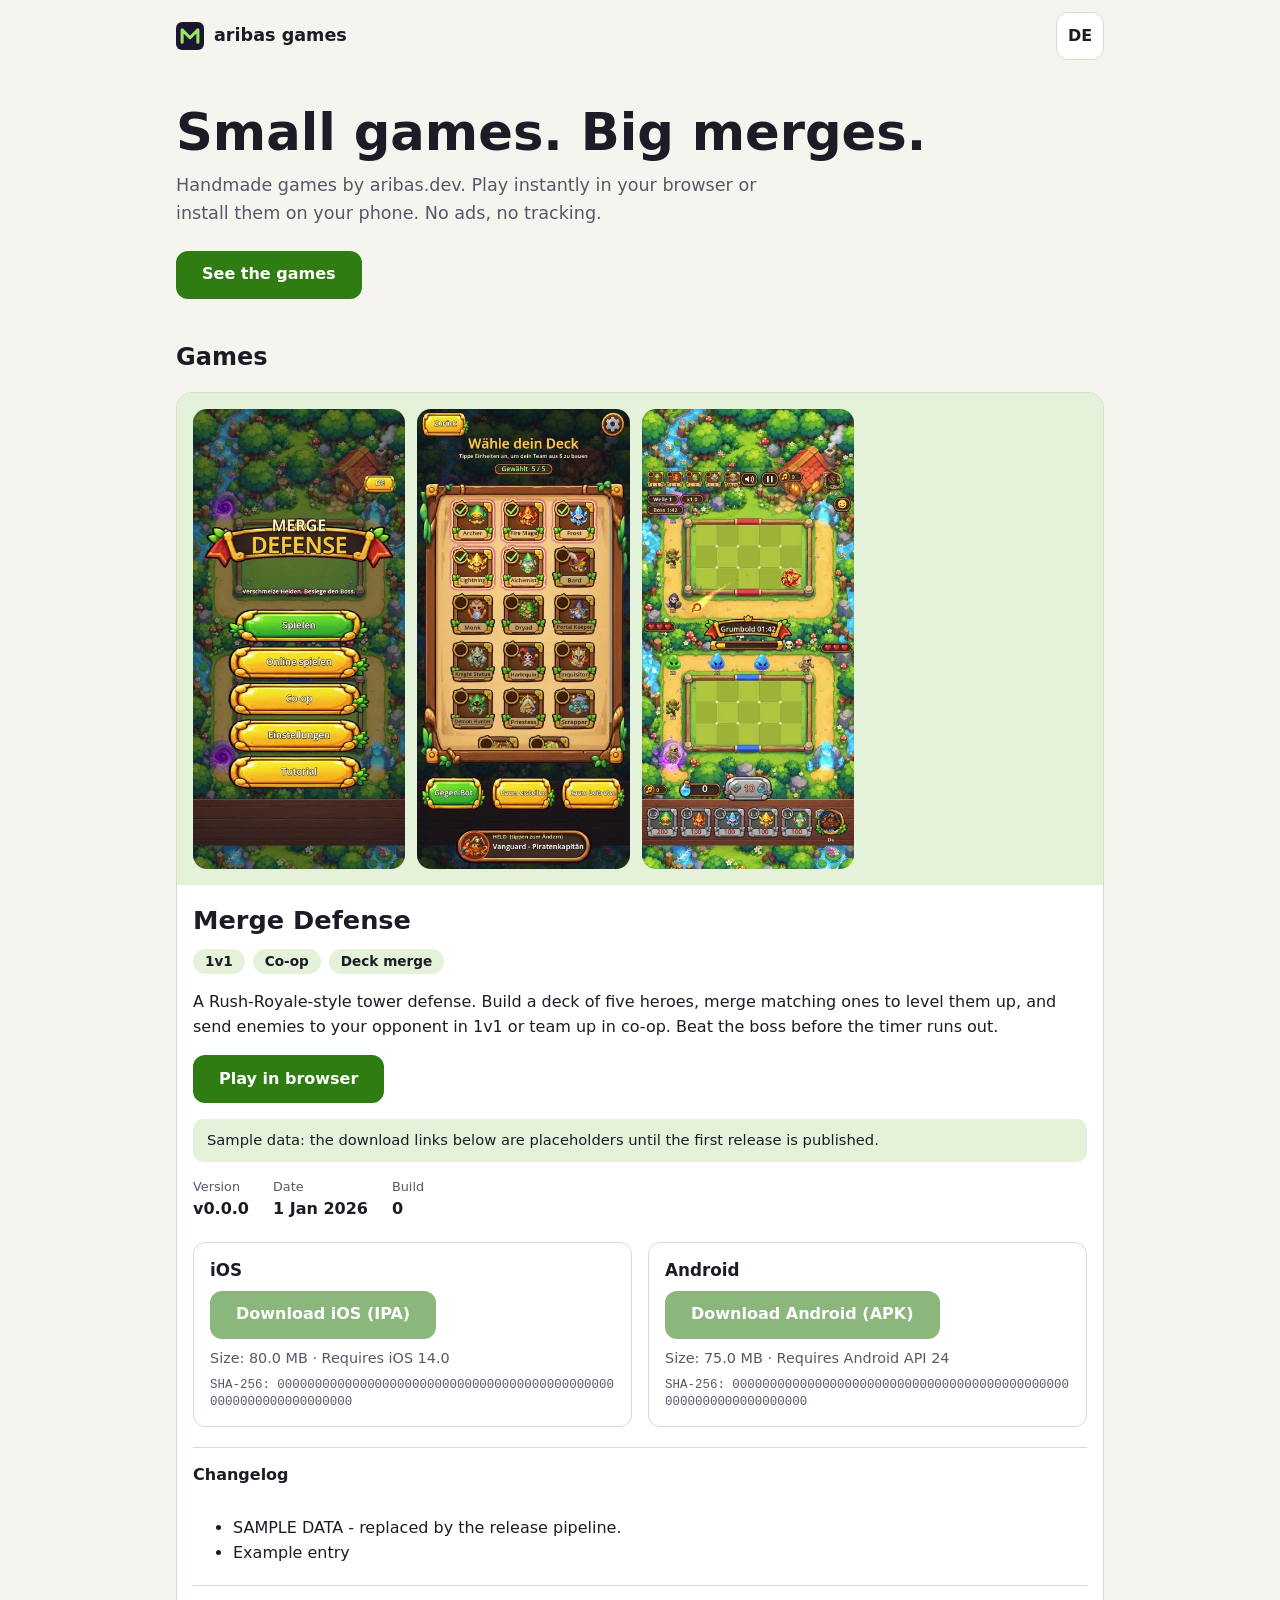
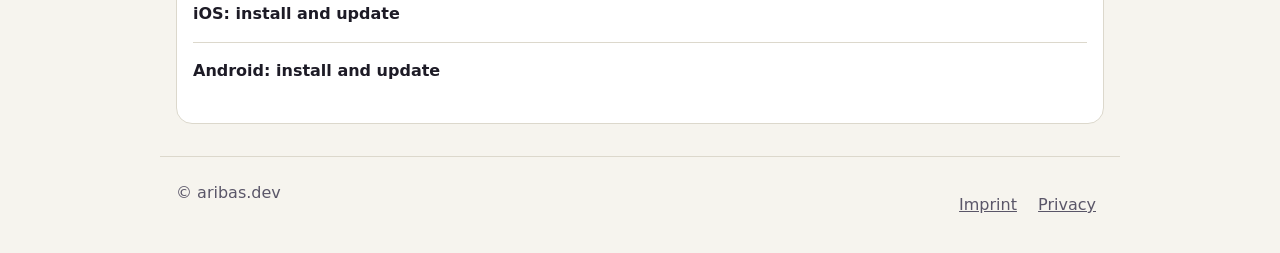
==== index.html @ 4e45b1f2 "feat: static games portfolio (Merge Defense), nginx Dockerfile, sample latest.json and altstore.json" ====
<!doctype html>
<html lang="en">
<head>
<meta charset="utf-8">
<meta name="viewport" content="width=device-width, initial-scale=1">
<title>aribas games</title>
<meta name="description" content="Small games by aribas.dev. Play Merge Defense in the browser or install it on iOS and Android.">
<meta name="color-scheme" content="dark light">
<meta property="og:title" content="aribas games">
<meta property="og:description" content="Merge Defense - tower defense with 1v1, co-op and deck merging.">
<meta property="og:image" content="https://g.aribas.dev/assets/md-cover.webp">
<link rel="icon" href="/favicon.svg" type="image/svg+xml">
<link rel="stylesheet" href="/style.css">
</head>
<body>
<a class="skip" href="#games" data-i18n="skip">Skip to games</a>
<header class="top">
  <a class="brand" href="/" aria-label="aribas games"><img src="/favicon.svg" alt="" width="28" height="28"> aribas games</a>
  <button type="button" class="lang" id="lang" aria-label="Language / Sprache">DE</button>
</header>

<main>
  <section class="hero">
    <h1 data-i18n="hero_title">Small games. Big merges.</h1>
    <p class="lead" data-i18n="hero_lead">Handmade games by aribas.dev. Play instantly in your browser or install them on your phone. No ads, no tracking.</p>
    <a class="btn primary" href="#merge-defense" data-i18n="hero_cta">See the games</a>
  </section>

  <section id="games" aria-labelledby="games-h">
    <h2 id="games-h" data-i18n="games_h">Games</h2>

    <article class="card" id="merge-defense" data-game="merge-defense" aria-labelledby="md-h">
      <div class="shots" tabindex="0" role="group" aria-label="Screenshots" data-i18n-aria="shots_label">
        <img src="/assets/md-menu.webp" width="375" height="812" loading="lazy" decoding="async" alt="Merge Defense main menu" data-i18n-alt="shot1">
        <img src="/assets/md-deck.webp" width="375" height="812" loading="lazy" decoding="async" alt="Choosing a five-hero deck" data-i18n-alt="shot2">
        <img src="/assets/md-match.webp" width="375" height="812" loading="lazy" decoding="async" alt="A 1v1 match against the bot" data-i18n-alt="shot3">
      </div>

      <div class="body">
        <h3 id="md-h">Merge Defense</h3>
        <ul class="chips">
          <li>1v1</li><li>Co-op</li><li data-i18n="chip_deck">Deck merge</li>
        </ul>
        <p data-i18n="md_desc">A Rush-Royale-style tower defense. Build a deck of five heroes, merge matching ones to level them up, and send enemies to your opponent in 1v1 or team up in co-op. Beat the boss before the timer runs out.</p>

        <p class="actions">
          <a class="btn primary" href="https://td.wostools.com" rel="noopener" data-i18n="play">Play in browser</a>
        </p>

        <p class="note" id="sample-note" hidden data-i18n="sample_note">Sample data: the download links below are placeholders until the first release is published.</p>

        <div class="meta" aria-live="polite">
          <dl>
            <div><dt data-i18n="version">Version</dt><dd id="m-version">-</dd></div>
            <div><dt data-i18n="date">Date</dt><dd id="m-date">-</dd></div>
            <div><dt data-i18n="build">Build</dt><dd id="m-build">-</dd></div>
          </dl>
          <p class="note" id="load-fallback" hidden data-i18n="fallback">Release info is not reachable right now. Please try again later.</p>
        </div>

        <div class="dl">
          <section class="dl-box" aria-labelledby="ios-h">
            <h4 id="ios-h">iOS</h4>
            <div id="ios-slot"><span class="soon" data-i18n="soon">Coming soon</span></div>
          </section>
          <section class="dl-box" aria-labelledby="and-h">
            <h4 id="and-h">Android</h4>
            <div id="and-slot"><span class="soon" data-i18n="soon">Coming soon</span></div>
          </section>
        </div>

        <details class="log" open>
          <summary data-i18n="changelog">Changelog</summary>
          <ul id="changelog"><li data-i18n="no_log">No changelog available yet.</li></ul>
        </details>

        <details class="log">
          <summary data-i18n="upd_ios_h">iOS: install and update</summary>
          <p class="actions">
            <a class="btn" id="altstore-btn" href="altstore://source?url=https%3A%2F%2Fg.aribas.dev%2Faltstore.json" data-i18n="altstore_add">Add to AltStore</a>
            <a class="btn" id="sidestore-btn" href="sidestore://source?url=https%3A%2F%2Fg.aribas.dev%2Faltstore.json" data-i18n="sidestore_add">Add to SideStore</a>
          </p>
          <p class="small"><span data-i18n="source_url">Source URL:</span> <code>https://g.aribas.dev/altstore.json</code></p>
          <ol>
            <li data-i18n="ios_1">AltStore or SideStore (recommended): add the source with the button above, then install Merge Defense. Updates then appear in the app.</li>
            <li data-i18n="ios_2">Sideloadly: download the IPA above and install it from your computer. For updates, download the new IPA and install it again.</li>
            <li data-i18n="ios_3">Apps installed with a free Apple ID expire after 7 days and must be refreshed (AltStore and SideStore can do this automatically).</li>
          </ol>
        </details>

        <details class="log">
          <summary data-i18n="upd_and_h">Android: install and update</summary>
          <ol>
            <li data-i18n="and_1">Download the APK above and open it.</li>
            <li data-i18n="and_2">If asked, allow installing from this source ("unknown sources") for your browser or file manager.</li>
            <li data-i18n="and_3">To update, download the newest APK and install it over the old one. Your data is kept.</li>
          </ol>
          <p class="small" data-i18n="ingame">The game shows an in-game hint when a newer version is available.</p>
        </details>
      </div>
    </article>
  </section>
</main>

<footer class="foot">
  <span>&copy; aribas.dev</span>
  <nav aria-label="Legal"><a href="/impressum.html" data-i18n="imprint">Imprint</a> <a href="/datenschutz.html" data-i18n="privacy">Privacy</a></nav>
</footer>
<script src="/app.js" defer></script>
</body>
</html>
---- style.css ----
:root{
  --bg:#f6f4ee;--surface:#fff;--text:#1d1b26;--muted:#5a5668;--line:#dcd8cc;
  --accent:#2f7d12;--accent-ink:#fff;--accent-soft:#e3f2d8;--focus:#1a56db;
  --radius:16px;
}
@media (prefers-color-scheme:dark){
  :root{--bg:#141220;--surface:#1f1c30;--text:#f0eef7;--muted:#aaa6bd;--line:#35314d;
    --accent:#9be564;--accent-ink:#10200a;--accent-soft:#273a1c;--focus:#8ab4ff}
}
*{box-sizing:border-box}
html{-webkit-text-size-adjust:100%}
body{margin:0;background:var(--bg);color:var(--text);
  font:16px/1.55 system-ui,-apple-system,"Segoe UI",Roboto,sans-serif}
a{color:inherit}
:focus-visible{outline:3px solid var(--focus);outline-offset:2px;border-radius:6px}
.skip{position:absolute;left:8px;top:-60px;background:var(--surface);padding:12px 16px;border-radius:8px;z-index:9}
.skip:focus{top:8px}
.top,.foot,main{max-width:960px;margin:0 auto;padding-inline:16px}
.top{display:flex;justify-content:space-between;align-items:center;padding-block:12px}
.brand{display:inline-flex;align-items:center;gap:10px;min-height:48px;font-weight:700;text-decoration:none;font-size:1.1rem}
.lang{min-width:48px;min-height:48px;border:1px solid var(--line);background:var(--surface);color:var(--text);
  border-radius:12px;font:inherit;font-weight:600;cursor:pointer}
.hero{padding:32px 0 40px}
h1{font-size:clamp(2rem,7vw,3.2rem);line-height:1.1;margin:0 0 12px}
h2{font-size:1.5rem;margin:0 0 16px}
h3{font-size:1.6rem;margin:0 0 8px}
h4{margin:0 0 8px;font-size:1.05rem}
.lead{color:var(--muted);font-size:1.1rem;max-width:36em;margin:0 0 24px}
.btn{display:inline-flex;align-items:center;justify-content:center;min-height:48px;padding:0 20px;border-radius:12px;
  border:2px solid var(--line);background:var(--surface);color:var(--text);font-weight:600;text-decoration:none;text-align:center}
.btn.primary{background:var(--accent);border-color:var(--accent);color:var(--accent-ink)}
.btn:hover{filter:brightness(1.06)}
.btn[aria-disabled=true]{opacity:.55;pointer-events:none}
.actions{display:flex;flex-wrap:wrap;gap:12px;margin:16px 0}
.card{background:var(--surface);border:1px solid var(--line);border-radius:var(--radius);overflow:hidden;margin-bottom:32px}
.shots{display:flex;gap:12px;overflow-x:auto;scroll-snap-type:x mandatory;padding:16px;background:var(--accent-soft);overscroll-behavior-x:contain}
.shots img{flex:0 0 auto;height:min(60vh,460px);width:auto;aspect-ratio:375/812;border-radius:14px;scroll-snap-align:center;background:var(--line)}
.body{padding:16px 16px 24px}
.chips{list-style:none;display:flex;flex-wrap:wrap;gap:8px;padding:0;margin:0 0 12px}
.chips li{background:var(--accent-soft);padding:2px 12px;border-radius:99px;font-size:.85rem;font-weight:600}
.meta dl{display:flex;flex-wrap:wrap;gap:8px 24px;margin:0}
.meta dt{font-size:.8rem;color:var(--muted)}
.meta dd{margin:0;font-weight:600}
.note{background:var(--accent-soft);padding:10px 14px;border-radius:10px;font-size:.92rem}
.small{font-size:.9rem;color:var(--muted)}
.dl{display:grid;gap:16px;margin:20px 0}
.dl-box{border:1px solid var(--line);border-radius:12px;padding:14px 16px}
.dl-box p{margin:8px 0 0}
.soon{color:var(--muted);font-style:italic}
.hash{font:.78rem/1.4 ui-monospace,Consolas,monospace;word-break:break-all;color:var(--muted)}
.log{border-top:1px solid var(--line);padding:4px 0}
.log summary{min-height:48px;display:flex;align-items:center;font-weight:600;cursor:pointer}
code{font:.85rem ui-monospace,Consolas,monospace;word-break:break-all;background:var(--accent-soft);padding:1px 6px;border-radius:6px}
.foot{display:flex;justify-content:space-between;flex-wrap:wrap;gap:8px;padding-block:24px;color:var(--muted);border-top:1px solid var(--line)}
.foot a{display:inline-flex;align-items:center;min-height:48px;padding-inline:8px}
.legal{max-width:680px;margin:0 auto;padding:16px}
@media (min-width:720px){
  .dl{grid-template-columns:1fr 1fr}
  .btn{padding:0 24px}
}
@media (prefers-reduced-motion:no-preference){.shots{scroll-behavior:smooth}}
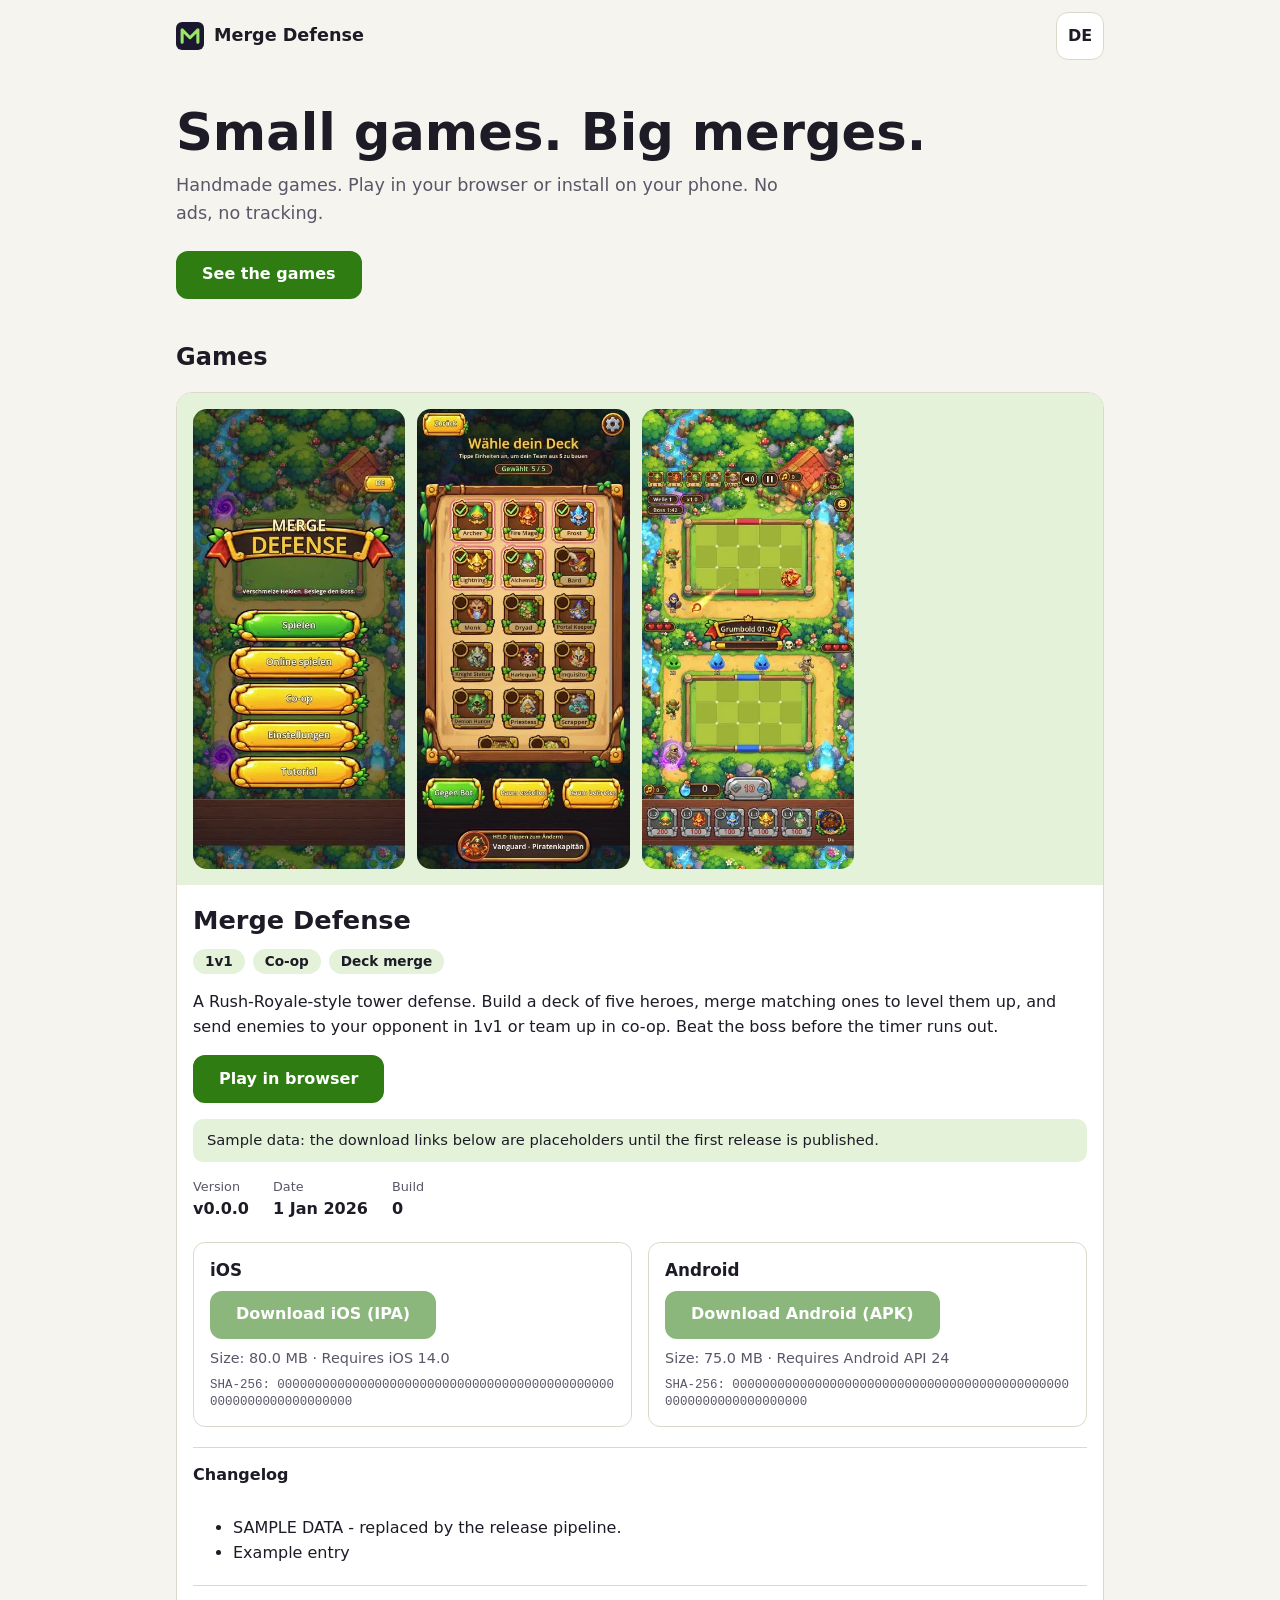
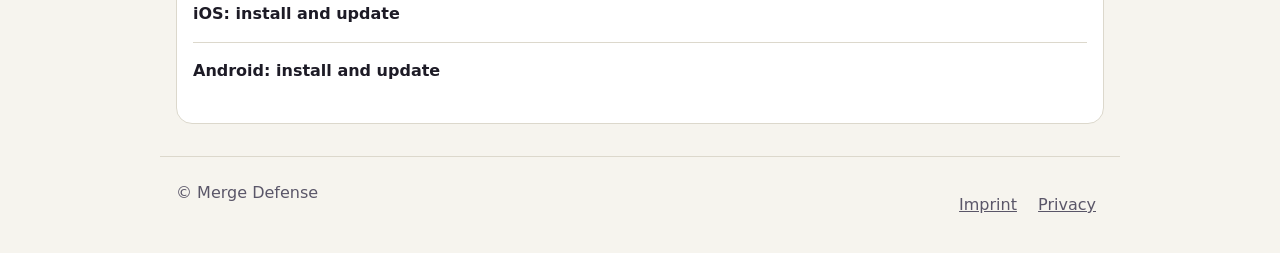
==== commit 5270dd03: "Remove studio branding, show Merge Defense with single BRAND constant Co-Authored-By: Claude Sonnet " ====
--- a/index.html
+++ b/index.html
@@ -3,10 +3,10 @@
 <head>
 <meta charset="utf-8">
 <meta name="viewport" content="width=device-width, initial-scale=1">
-<title>aribas games</title>
-<meta name="description" content="Small games by aribas.dev. Play Merge Defense in the browser or install it on iOS and Android.">
+<title>Merge Defense</title>
+<meta name="description" content="Play Merge Defense in the browser or install it on iOS and Android.">
 <meta name="color-scheme" content="dark light">
-<meta property="og:title" content="aribas games">
+<meta property="og:title" content="Merge Defense">
 <meta property="og:description" content="Merge Defense - tower defense with 1v1, co-op and deck merging.">
 <meta property="og:image" content="https://g.aribas.dev/assets/md-cover.webp">
 <link rel="icon" href="/favicon.svg" type="image/svg+xml">
@@ -15,14 +15,14 @@
 <body>
 <a class="skip" href="#games" data-i18n="skip">Skip to games</a>
 <header class="top">
-  <a class="brand" href="/" aria-label="aribas games"><img src="/favicon.svg" alt="" width="28" height="28"> aribas games</a>
+  <a class="brand" href="/" aria-label="Merge Defense"><img src="/favicon.svg" alt="" width="28" height="28"> <span data-brand>Merge Defense</span></a>
   <button type="button" class="lang" id="lang" aria-label="Language / Sprache">DE</button>
 </header>
 
 <main>
   <section class="hero">
     <h1 data-i18n="hero_title">Small games. Big merges.</h1>
-    <p class="lead" data-i18n="hero_lead">Handmade games by aribas.dev. Play instantly in your browser or install them on your phone. No ads, no tracking.</p>
+    <p class="lead" data-i18n="hero_lead">Handmade games. Play in your browser or install on your phone. No ads, no tracking.</p>
     <a class="btn primary" href="#merge-defense" data-i18n="hero_cta">See the games</a>
   </section>
 
@@ -103,7 +103,7 @@
 </main>
 
 <footer class="foot">
-  <span>&copy; aribas.dev</span>
+  <span>&copy; <span data-brand>Merge Defense</span></span>
   <nav aria-label="Legal"><a href="/impressum.html" data-i18n="imprint">Imprint</a> <a href="/datenschutz.html" data-i18n="privacy">Privacy</a></nav>
 </footer>
 <script src="/app.js" defer></script>
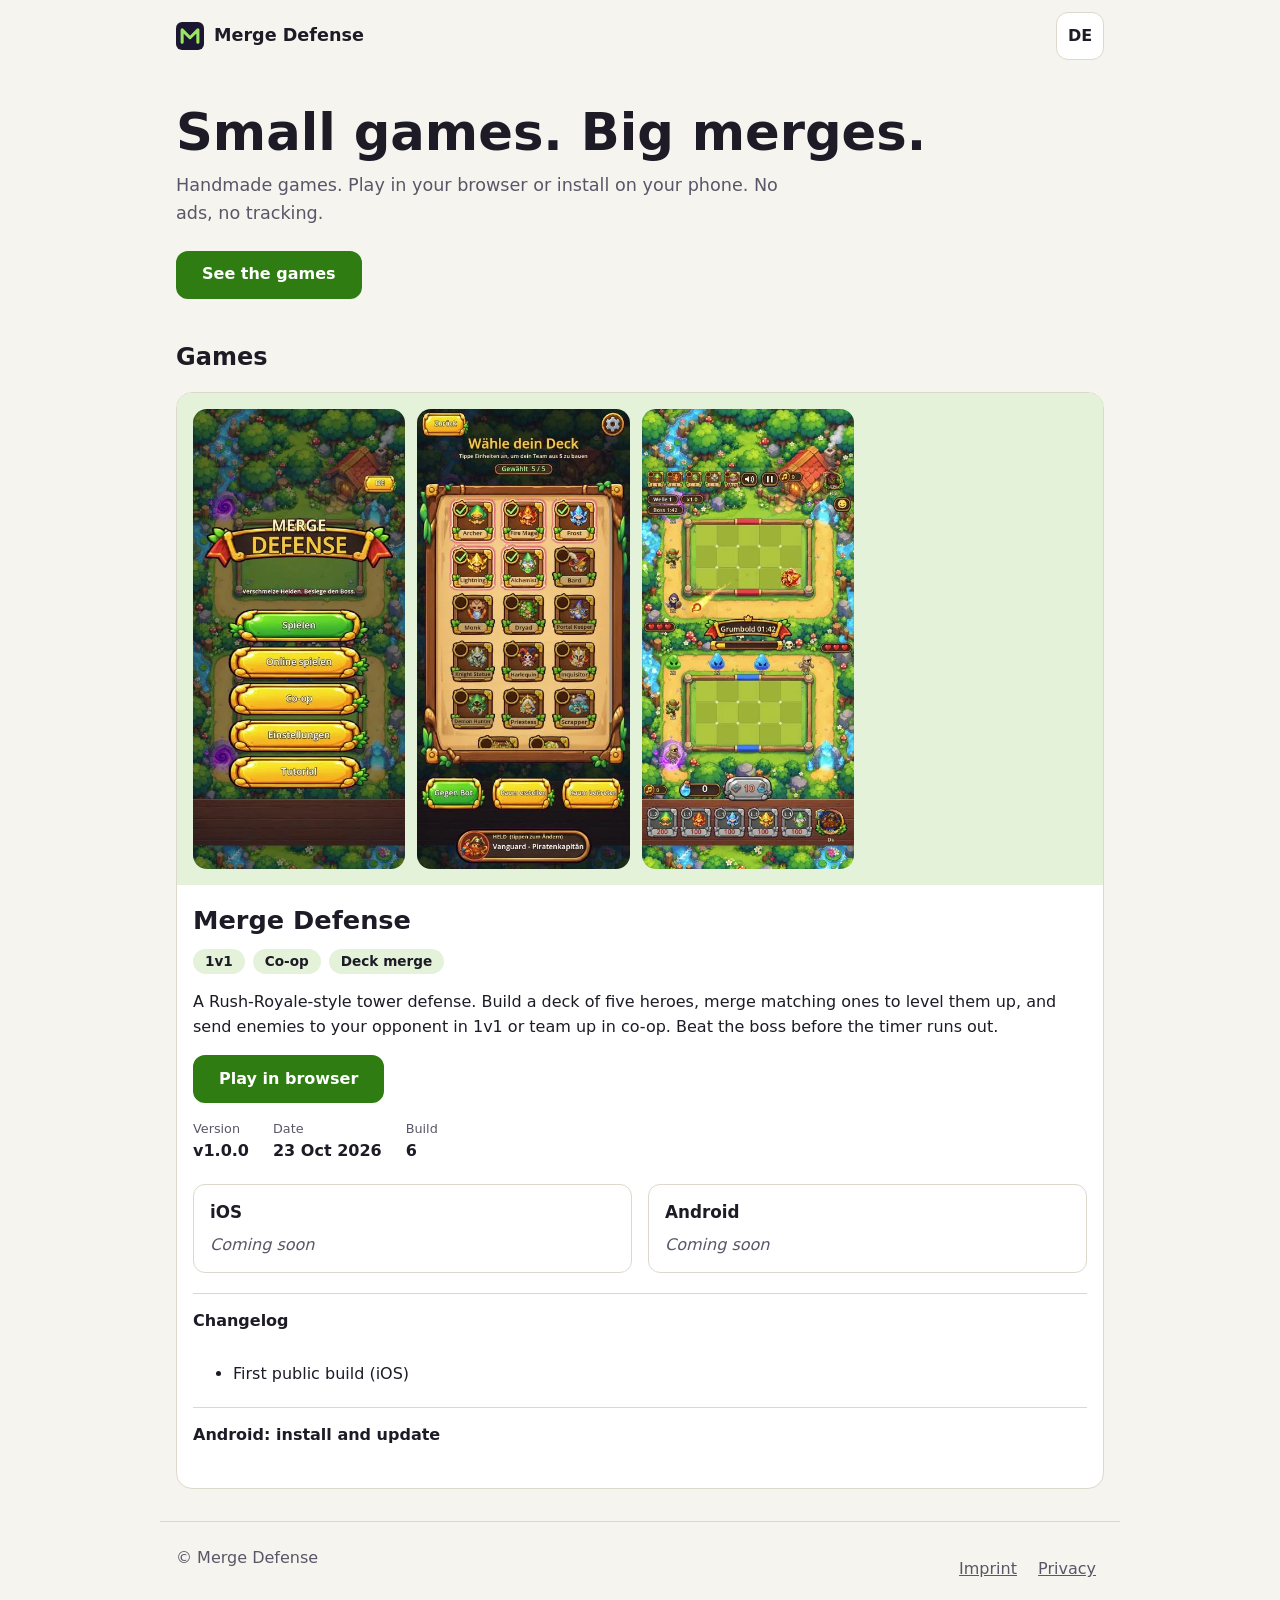
==== commit 0e19486b: "Close iOS download: remove ios from latest.json, empty AltStore source, hide iOS help Co-Authored-By" ====
--- a/index.html
+++ b/index.html
@@ -1,6 +1,8 @@
 <!doctype html>
 <html lang="en">
 <head>
+<meta name="robots" content="noindex,nofollow,noarchive">
+<meta name="googlebot" content="noindex,nofollow,noarchive">
 <meta charset="utf-8">
 <meta name="viewport" content="width=device-width, initial-scale=1">
 <title>Merge Defense</title>
@@ -74,7 +76,7 @@
           <ul id="changelog"><li data-i18n="no_log">No changelog available yet.</li></ul>
         </details>
 
-        <details class="log">
+        <details class="log" id="ios-help">
           <summary data-i18n="upd_ios_h">iOS: install and update</summary>
           <p class="actions">
             <a class="btn" id="altstore-btn" href="altstore://source?url=https%3A%2F%2Fg.aribas.dev%2Faltstore.json" data-i18n="altstore_add">Add to AltStore</a>
